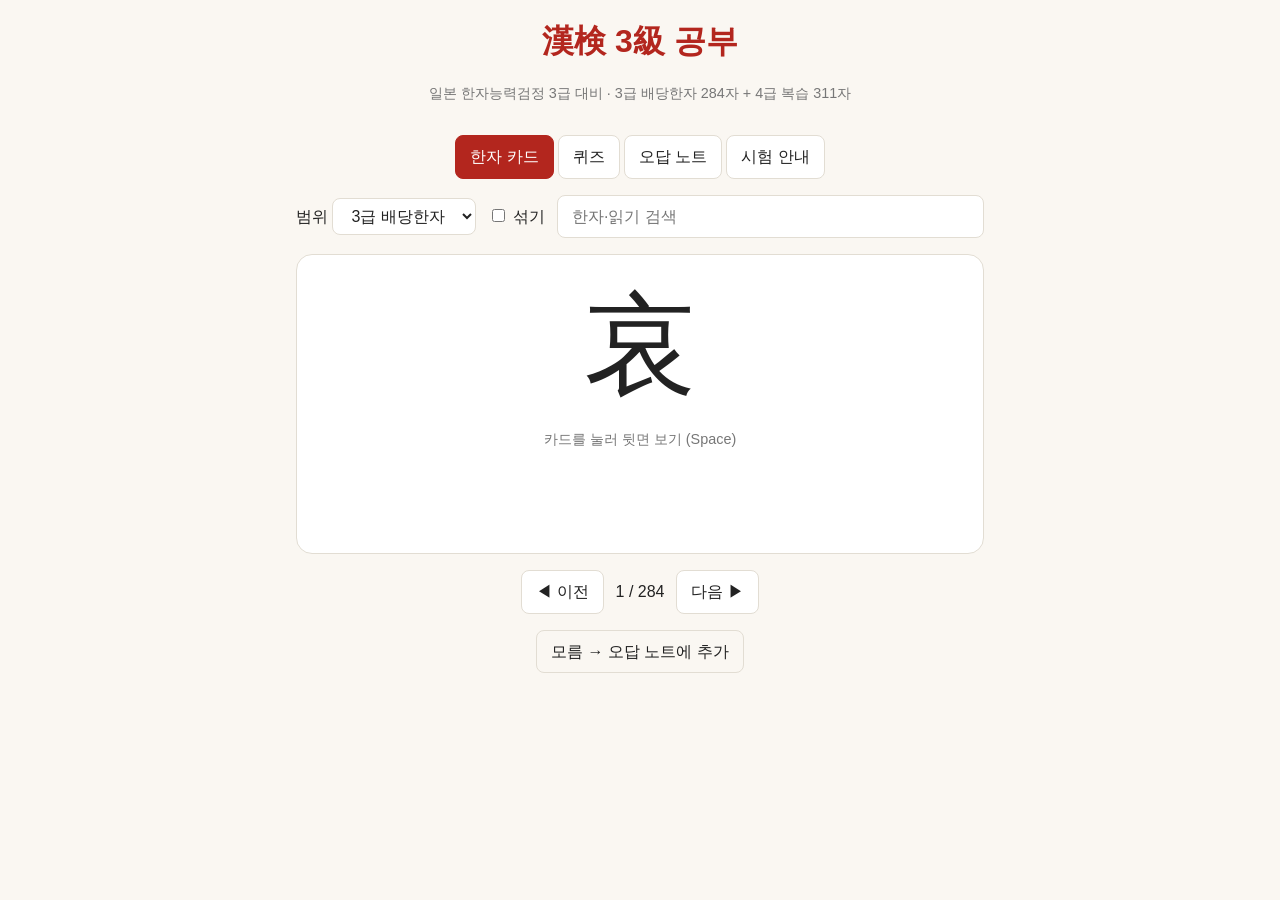
==== index.html @ 642b2760 "漢検3級 학습 웹 앱 추가 3급 배당한자 284자와 4급 복습 한자 데이터, 한자 카드, 7종 퀴즈 (읽기·쓰기·부수·음독·오쿠리가나·사자성어·대의어/유의어), 오답 노트, 데이터" ====
<!doctype html>
<html lang="ko">
<head>
  <meta charset="utf-8">
  <meta name="viewport" content="width=device-width, initial-scale=1">
  <title>漢検 3級 공부</title>
  <link rel="stylesheet" href="css/style.css">
</head>
<body>
  <header>
    <h1>漢検 3級 공부</h1>
    <p class="sub">일본 한자능력검정 3급 대비 · 3급 배당한자 284자 + 4급 복습 311자</p>
  </header>

  <nav id="tabs">
    <button data-view="cards" class="active">한자 카드</button>
    <button data-view="quiz">퀴즈</button>
    <button data-view="review">오답 노트</button>
    <button data-view="about">시험 안내</button>
  </nav>

  <main>
    <section id="view-cards">
      <div class="toolbar">
        <label>범위
          <select id="card-level">
            <option value="3">3급 배당한자</option>
            <option value="4">4급 (복습)</option>
            <option value="all">전체</option>
          </select>
        </label>
        <label><input type="checkbox" id="card-shuffle"> 섞기</label>
        <input type="search" id="card-search" placeholder="한자·읽기 검색">
      </div>
      <div id="card" class="card" tabindex="0">
        <div class="card-kanji" id="card-kanji"></div>
        <div class="card-back" id="card-back" hidden></div>
        <p class="hint" id="card-hint">카드를 눌러 뒷면 보기 (Space)</p>
      </div>
      <div class="card-nav">
        <button id="card-prev">◀ 이전</button>
        <span id="card-pos"></span>
        <button id="card-next">다음 ▶</button>
      </div>
      <div class="card-nav">
        <button id="card-wrong" class="ghost">모름 → 오답 노트에 추가</button>
      </div>
    </section>

    <section id="view-quiz" hidden>
      <div id="quiz-menu">
        <div class="toolbar">
          <label>범위
            <select id="quiz-level">
              <option value="3">3급 배당한자</option>
              <option value="all">3급 + 4급</option>
              <option value="4">4급 (복습)</option>
            </select>
          </label>
          <label>문제 수
            <select id="quiz-count">
              <option>10</option><option selected>20</option><option>30</option>
            </select>
          </label>
        </div>
        <div class="grid" id="quiz-modes"></div>
      </div>
      <div id="quiz-play" hidden>
        <div class="progress"><div id="quiz-bar"></div></div>
        <p class="qmeta" id="quiz-meta"></p>
        <div class="question" id="quiz-q"></div>
        <p class="qsub" id="quiz-sub"></p>
        <div class="choices" id="quiz-choices"></div>
        <p class="explain" id="quiz-explain"></p>
        <div class="card-nav">
          <button id="quiz-quit" class="ghost">그만하기</button>
          <button id="quiz-next" hidden>다음 ▶</button>
        </div>
      </div>
      <div id="quiz-result" hidden>
        <h2 id="result-score"></h2>
        <p id="result-msg"></p>
        <ul id="result-wrong"></ul>
        <div class="card-nav">
          <button id="result-back">메뉴로</button>
          <button id="result-retry">같은 모드 다시</button>
        </div>
      </div>
    </section>

    <section id="view-review" hidden>
      <p>퀴즈에서 틀리거나 카드에서 「모름」으로 표시한 한자입니다. 이 브라우저에만 저장됩니다.</p>
      <div class="card-nav">
        <button id="review-quiz">오답 한자로 읽기 퀴즈</button>
        <button id="review-clear" class="ghost">오답 노트 비우기</button>
      </div>
      <div id="review-list" class="kgrid"></div>
      <h3>모드별 기록</h3>
      <table id="stats"></table>
    </section>

    <section id="view-about" hidden>
      <h2>漢検 3級 개요</h2>
      <ul>
        <li><b>수준</b>: 중학교 졸업 정도</li>
        <li><b>대상 한자</b>: 1,623자 (3급 배당한자 284자 + 4급 이하 1,339자)</li>
        <li><b>검정 시간</b>: 60분</li>
        <li><b>합격 기준</b>: 200점 만점 중 70% 정도 (약 140점)</li>
        <li><b>주요 출제 분야</b>: 읽기, 동음·동훈이자, 한자 식별, 숙어의 구성, 부수, 대의어·유의어, 오쿠리가나, 사자성어, 오자 정정, 쓰기</li>
      </ul>
      <p class="note">위 내용은 일본한자능력검정협회가 공개한 기준에 따른 것이지만, 이 프로그램 제작 시 공식 사이트에 직접 접속해 재확인하지 못했습니다. 응시 전 반드시
        <a href="https://www.kanken.or.jp/kanken/outline/degree/standard.html" target="_blank" rel="noopener">漢検 공식 사이트(級別の審査基準)</a>와
        <a href="https://www.kanken.or.jp/kanken/outline/data/outline_degree_national_list20200217.pdf" target="_blank" rel="noopener">級別漢字表(PDF)</a>에서 최신 정보를 확인하세요.</p>
      <p class="note">한자 데이터(읽기·부수·예시어)는 상용한자표(2010년 고시)와 漢検 부수 분류를 기준으로 작성했습니다. 오류를 발견하면 <code>js/data.js</code>를 수정하세요.</p>
    </section>
  </main>

  <script src="js/data.js"></script>
  <script src="js/app.js"></script>
</body>
</html>
---- css/style.css ----
:root {
  --bg: #faf7f2;
  --fg: #222;
  --muted: #777;
  --card: #fff;
  --line: #e2ddd3;
  --accent: #b3261e;
  --ok: #2e7d32;
  --ng: #c62828;
}
@media (prefers-color-scheme: dark) {
  :root {
    --bg: #1b1a18;
    --fg: #eee;
    --muted: #aaa;
    --card: #262522;
    --line: #3a3833;
    --accent: #ef8a80;
    --ok: #81c784;
    --ng: #ef9a9a;
  }
}
* { box-sizing: border-box; }
body {
  margin: 0;
  background: var(--bg);
  color: var(--fg);
  font-family: "Hiragino Sans", "Noto Sans JP", "Noto Sans KR", "Apple SD Gothic Neo", sans-serif;
  line-height: 1.6;
}
header { padding: 16px; text-align: center; }
h1 { margin: 0; color: var(--accent); }
.sub, .hint, .qmeta, .note { color: var(--muted); font-size: 0.9rem; }
main { max-width: 720px; margin: 0 auto; padding: 0 16px 48px; }
nav { display: flex; justify-content: center; gap: 4px; flex-wrap: wrap; padding: 0 16px 16px; }
button, select, input[type=search] {
  font: inherit;
  padding: 8px 14px;
  border: 1px solid var(--line);
  border-radius: 8px;
  background: var(--card);
  color: var(--fg);
}
button { cursor: pointer; }
button:hover { border-color: var(--accent); }
nav button.active, button.primary { background: var(--accent); color: #fff; border-color: var(--accent); }
button.ghost { background: transparent; }
.toolbar { display: flex; flex-wrap: wrap; gap: 12px; align-items: center; margin-bottom: 16px; }
.toolbar input[type=search] { flex: 1; min-width: 140px; }

.card {
  background: var(--card);
  border: 1px solid var(--line);
  border-radius: 16px;
  min-height: 300px;
  padding: 24px;
  text-align: center;
  cursor: pointer;
  user-select: none;
}
.card-kanji { font-size: 7rem; line-height: 1.2; font-family: "Hiragino Mincho ProN", "Noto Serif JP", serif; }
.card-back { text-align: left; }
.card-back dt { color: var(--muted); font-size: 0.85rem; }
.card-back dd { margin: 0 0 8px; font-size: 1.1rem; }
.badge { display: inline-block; font-size: 0.75rem; padding: 0 8px; border-radius: 99px; border: 1px solid var(--accent); color: var(--accent); }
.card-nav { display: flex; justify-content: center; align-items: center; gap: 12px; margin-top: 16px; flex-wrap: wrap; }

.grid { display: grid; grid-template-columns: repeat(auto-fill, minmax(200px, 1fr)); gap: 12px; }
.mode { text-align: left; padding: 16px; }
.mode b { display: block; font-size: 1.1rem; }
.mode small { color: var(--muted); }

.progress { height: 6px; background: var(--line); border-radius: 3px; overflow: hidden; }
#quiz-bar { height: 100%; width: 0; background: var(--accent); transition: width .2s; }
.question {
  font-size: 2.6rem;
  text-align: center;
  margin: 24px 0 4px;
  font-family: "Hiragino Mincho ProN", "Noto Serif JP", serif;
  word-break: keep-all;
}
.question u { text-decoration-color: var(--accent); text-underline-offset: 6px; }
.qsub { text-align: center; color: var(--muted); min-height: 1.6em; }
.choices { display: grid; grid-template-columns: 1fr 1fr; gap: 10px; margin-top: 16px; }
.choices button { font-size: 1.4rem; padding: 14px; }
.choices button.ok { background: var(--ok); color: #fff; border-color: var(--ok); }
.choices button.ng { background: var(--ng); color: #fff; border-color: var(--ng); }
.explain { min-height: 1.6em; text-align: center; }

.kgrid { display: flex; flex-wrap: wrap; gap: 6px; margin: 16px 0; }
.kgrid span {
  font-size: 1.6rem; width: 2.4em; text-align: center;
  background: var(--card); border: 1px solid var(--line); border-radius: 8px; cursor: pointer;
}
table { border-collapse: collapse; width: 100%; }
td, th { border-bottom: 1px solid var(--line); padding: 6px; text-align: left; }
#result-wrong li { margin-bottom: 4px; }
a { color: var(--accent); }
@media (max-width: 480px) {
  .card-kanji { font-size: 5rem; }
  .question { font-size: 2rem; }
  .choices button { font-size: 1.2rem; }
}
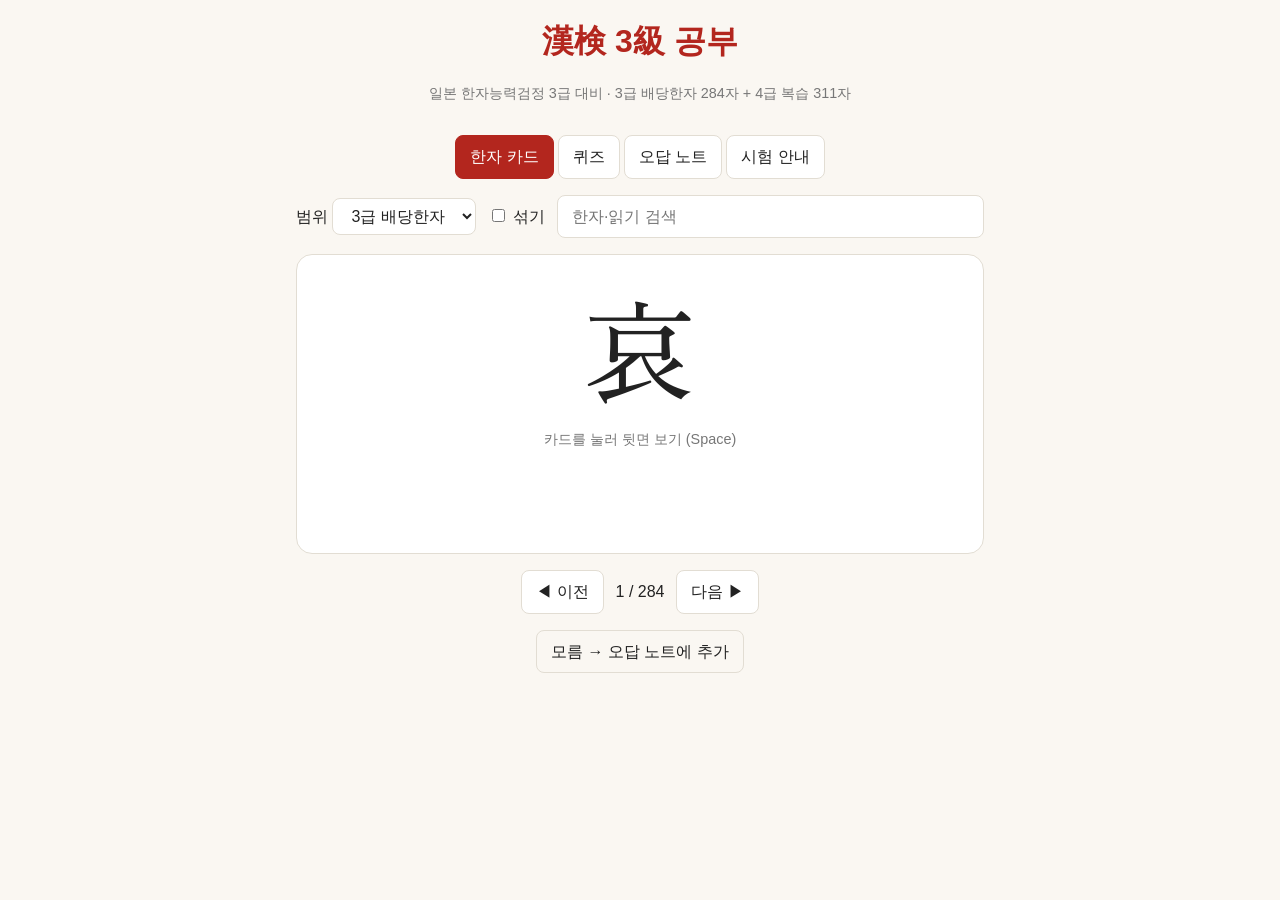
==== commit bcb26dae: "뷰어 호환성과 다크 모드 개선 confirm()/alert() 대신 화면 안 메시지와 두 번 누르기 확인을 사용하고, data-theme 속성을 따르는 다크 모드 토큰과 명조체 웹" ====
--- a/index.html
+++ b/index.html
@@ -4,6 +4,7 @@
   <meta charset="utf-8">
   <meta name="viewport" content="width=device-width, initial-scale=1">
   <title>漢検 3級 공부</title>
+  <link rel="stylesheet" href="https://fonts.googleapis.com/css2?family=Zen+Old+Mincho:wght@400;700&display=swap">
   <link rel="stylesheet" href="css/style.css">
 </head>
 <body>
@@ -94,6 +95,7 @@
         <button id="review-quiz">오답 한자로 읽기 퀴즈</button>
         <button id="review-clear" class="ghost">오답 노트 비우기</button>
       </div>
+      <p id="review-msg" class="note" role="status"></p>
       <div id="review-list" class="kgrid"></div>
       <h3>모드별 기록</h3>
       <table id="stats"></table>
--- a/css/style.css
+++ b/css/style.css
@@ -9,7 +9,7 @@
   --ng: #c62828;
 }
 @media (prefers-color-scheme: dark) {
-  :root {
+  :root:not([data-theme="light"]) {
     --bg: #1b1a18;
     --fg: #eee;
     --muted: #aaa;
@@ -18,7 +18,19 @@
     --accent: #ef8a80;
     --ok: #81c784;
     --ng: #ef9a9a;
+    color-scheme: dark;
   }
+}
+:root[data-theme="dark"] {
+  --bg: #1b1a18;
+  --fg: #eee;
+  --muted: #aaa;
+  --card: #262522;
+  --line: #3a3833;
+  --accent: #ef8a80;
+  --ok: #81c784;
+  --ng: #ef9a9a;
+  color-scheme: dark;
 }
 * { box-sizing: border-box; }
 body {
@@ -58,7 +70,7 @@
   cursor: pointer;
   user-select: none;
 }
-.card-kanji { font-size: 7rem; line-height: 1.2; font-family: "Hiragino Mincho ProN", "Noto Serif JP", serif; }
+.card-kanji { font-size: 7rem; line-height: 1.2; font-family: "Zen Old Mincho", "Hiragino Mincho ProN", "Noto Serif JP", serif; }
 .card-back { text-align: left; }
 .card-back dt { color: var(--muted); font-size: 0.85rem; }
 .card-back dd { margin: 0 0 8px; font-size: 1.1rem; }
@@ -76,7 +88,7 @@
   font-size: 2.6rem;
   text-align: center;
   margin: 24px 0 4px;
-  font-family: "Hiragino Mincho ProN", "Noto Serif JP", serif;
+  font-family: "Zen Old Mincho", "Hiragino Mincho ProN", "Noto Serif JP", serif;
   word-break: keep-all;
 }
 .question u { text-decoration-color: var(--accent); text-underline-offset: 6px; }
